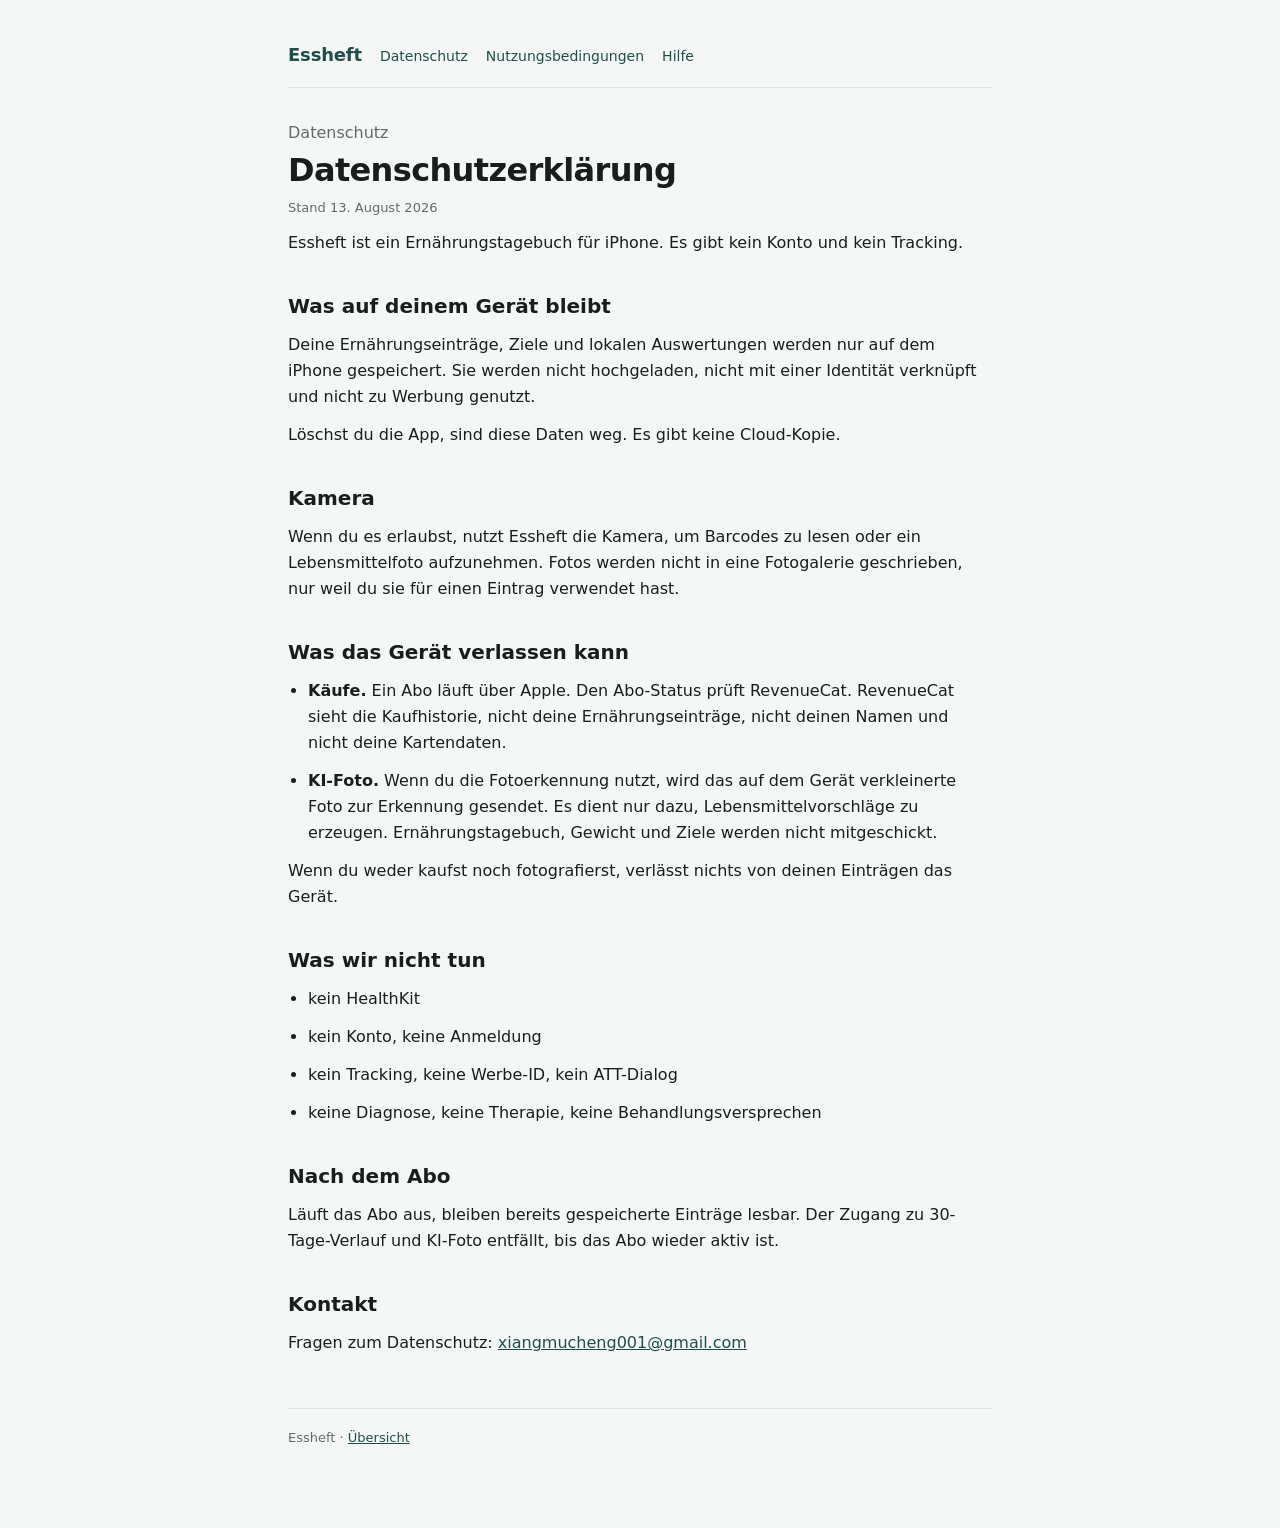
==== privacy.html @ 30c0cd2e "Essheft legal pages (de)" ====
<!doctype html>
<html lang="de">
<head>
<meta charset="utf-8">
<meta name="viewport" content="width=device-width, initial-scale=1">
<title>Datenschutz · Essheft</title>
<link rel="stylesheet" href="style.css">
</head>
<body>
<div class="wrap">
<nav>
  <a href="index.html" class="brand">Essheft</a>
  <a href="privacy.html">Datenschutz</a>
  <a href="terms.html">Nutzungsbedingungen</a>
  <a href="support.html">Hilfe</a>
</nav>
<p class="lede">Datenschutz</p>
<h1>Datenschutzerklärung</h1>
<p class="updated">Stand 13. August 2026</p>
<p>Essheft ist ein Ernährungstagebuch für iPhone. Es gibt kein Konto und kein Tracking.</p>

<h2>Was auf deinem Gerät bleibt</h2>
<p>Deine Ernährungseinträge, Ziele und lokalen Auswertungen werden nur auf dem iPhone gespeichert. Sie werden nicht hochgeladen, nicht mit einer Identität verknüpft und nicht zu Werbung genutzt.</p>
<p>Löschst du die App, sind diese Daten weg. Es gibt keine Cloud-Kopie.</p>

<h2>Kamera</h2>
<p>Wenn du es erlaubst, nutzt Essheft die Kamera, um Barcodes zu lesen oder ein Lebensmittelfoto aufzunehmen. Fotos werden nicht in eine Fotogalerie geschrieben, nur weil du sie für einen Eintrag verwendet hast.</p>

<h2>Was das Gerät verlassen kann</h2>
<ul>
  <li><strong>Käufe.</strong> Ein Abo läuft über Apple. Den Abo-Status prüft RevenueCat. RevenueCat sieht die Kaufhistorie, nicht deine Ernährungseinträge, nicht deinen Namen und nicht deine Kartendaten.</li>
  <li><strong>KI-Foto.</strong> Wenn du die Fotoerkennung nutzt, wird das auf dem Gerät verkleinerte Foto zur Erkennung gesendet. Es dient nur dazu, Lebensmittelvorschläge zu erzeugen. Ernährungstagebuch, Gewicht und Ziele werden nicht mitgeschickt.</li>
</ul>
<p>Wenn du weder kaufst noch fotografierst, verlässt nichts von deinen Einträgen das Gerät.</p>

<h2>Was wir nicht tun</h2>
<ul>
  <li>kein HealthKit</li>
  <li>kein Konto, keine Anmeldung</li>
  <li>kein Tracking, keine Werbe-ID, kein ATT-Dialog</li>
  <li>keine Diagnose, keine Therapie, keine Behandlungsversprechen</li>
</ul>

<h2>Nach dem Abo</h2>
<p>Läuft das Abo aus, bleiben bereits gespeicherte Einträge lesbar. Der Zugang zu 30-Tage-Verlauf und KI-Foto entfällt, bis das Abo wieder aktiv ist.</p>

<h2>Kontakt</h2>
<p>Fragen zum Datenschutz: <a href="mailto:xiangmucheng001@gmail.com">xiangmucheng001@gmail.com</a></p>
<footer>Essheft · <a href="index.html">Übersicht</a></footer>
</div>
</body>
</html>
---- style.css ----
:root{--bg:#F4F7F6;--surface:#FFFFFF;--ink:#1A1D1C;--muted:#616C69;--accent:#1F4E4A;--line:#DCE4E2}
@media (prefers-color-scheme:dark){:root{--bg:#121615;--surface:#1A1F1E;--ink:#F4F7F6;--muted:#A3AEA9;--accent:#8FB5B0;--line:#2A3331}}
*{box-sizing:border-box;margin:0;padding:0}
body{background:var(--bg);color:var(--ink);font-family:-apple-system,BlinkMacSystemFont,"Segoe UI",system-ui,sans-serif;line-height:1.62;padding:40px 20px 80px;-webkit-font-smoothing:antialiased}
.wrap{max-width:44rem;margin:0 auto}
nav{display:flex;gap:18px;align-items:baseline;flex-wrap:wrap;padding-bottom:18px;border-bottom:1px solid var(--line);margin-bottom:32px}
nav .brand{font-weight:700;font-size:18px;letter-spacing:-.01em}
nav a{color:var(--accent);text-decoration:none;font-size:14px;font-weight:500}
nav a:hover{text-decoration:underline}
h1{font-size:32px;font-weight:700;letter-spacing:-.02em;line-height:1.15;margin-bottom:8px}
h2{font-size:20px;font-weight:600;margin:34px 0 10px}
p,li{font-size:16px;margin-bottom:12px}
ul{padding-left:20px}
.lede{color:var(--muted);font-size:16px;margin-bottom:6px}
.updated{color:var(--muted);font-size:13px;margin-top:2px}
.card{background:var(--surface);border:1px solid var(--line);border-radius:12px;padding:18px 20px;margin:20px 0}
.card p:last-child,.card li:last-child{margin-bottom:0}
a{color:var(--accent)}
footer{margin-top:52px;padding-top:18px;border-top:1px solid var(--line);color:var(--muted);font-size:13px}
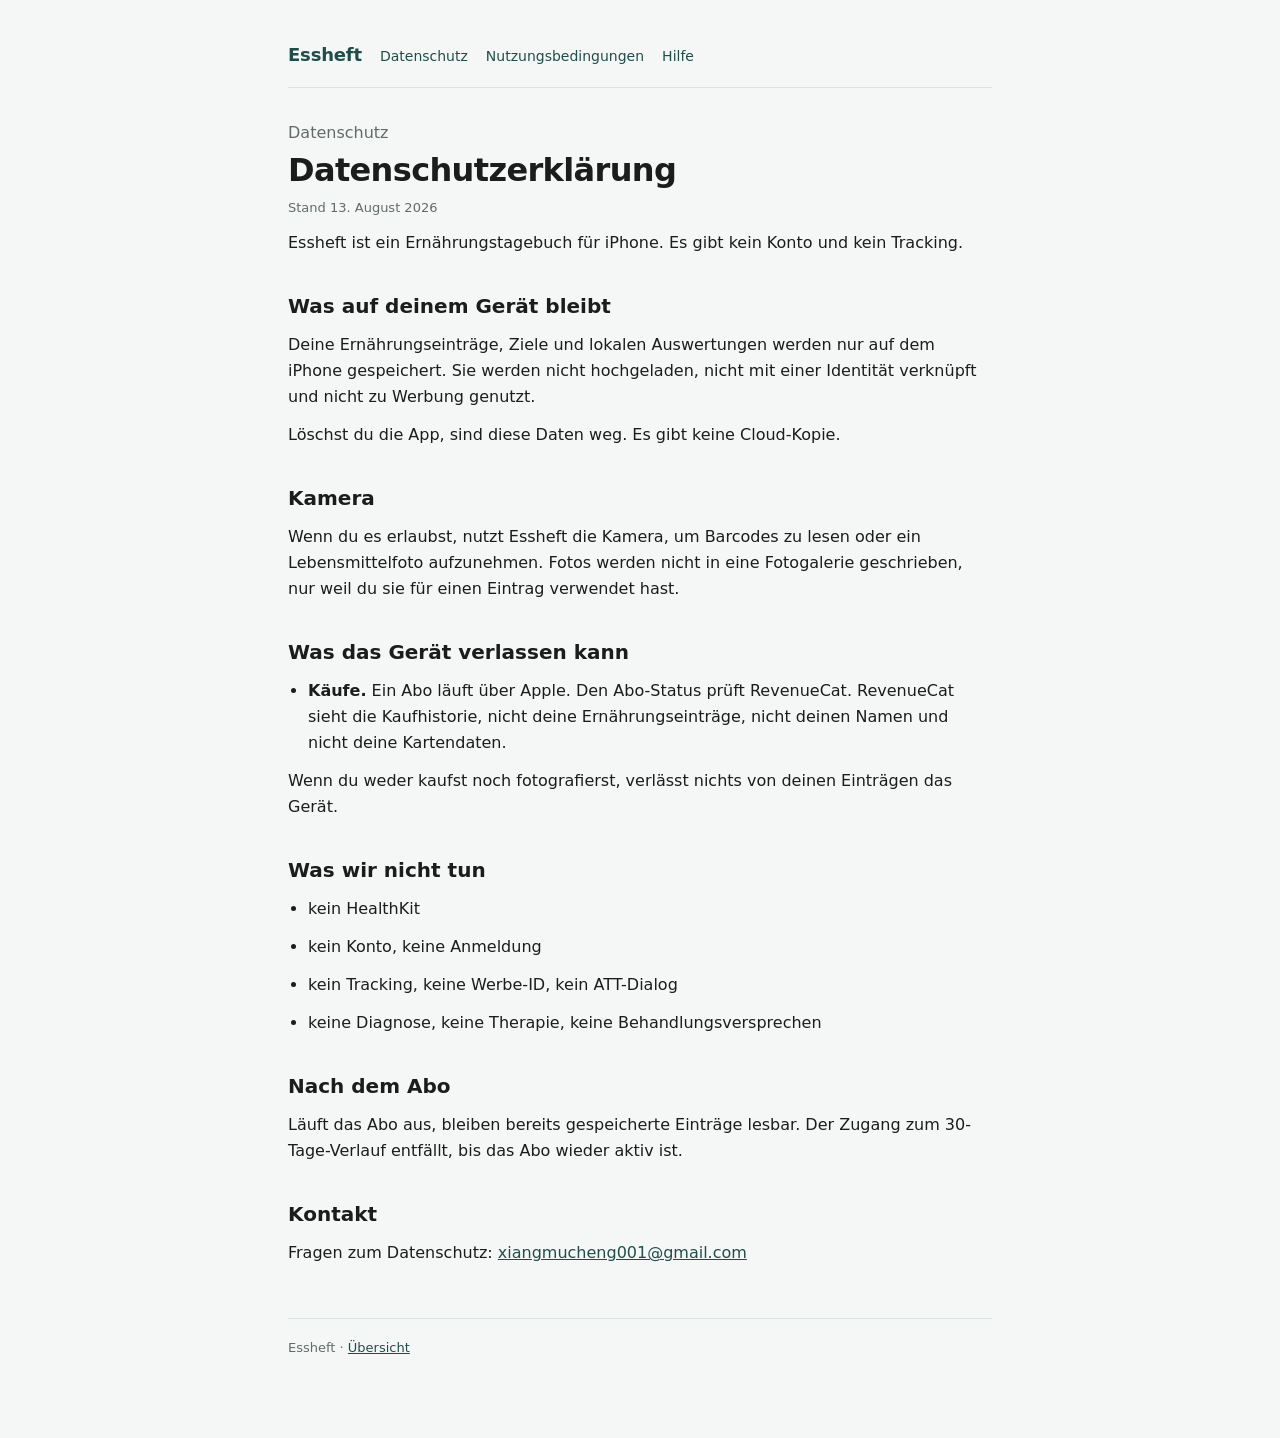
==== commit 743f8011: "privacy: KI-Foto entfernt — die Funktion ist in v1 deaktiviert Die Seite behauptete, Fotos würden zu" ====
--- a/privacy.html
+++ b/privacy.html
@@ -29,7 +29,6 @@
 <h2>Was das Gerät verlassen kann</h2>
 <ul>
   <li><strong>Käufe.</strong> Ein Abo läuft über Apple. Den Abo-Status prüft RevenueCat. RevenueCat sieht die Kaufhistorie, nicht deine Ernährungseinträge, nicht deinen Namen und nicht deine Kartendaten.</li>
-  <li><strong>KI-Foto.</strong> Wenn du die Fotoerkennung nutzt, wird das auf dem Gerät verkleinerte Foto zur Erkennung gesendet. Es dient nur dazu, Lebensmittelvorschläge zu erzeugen. Ernährungstagebuch, Gewicht und Ziele werden nicht mitgeschickt.</li>
 </ul>
 <p>Wenn du weder kaufst noch fotografierst, verlässt nichts von deinen Einträgen das Gerät.</p>
 
@@ -42,7 +41,7 @@
 </ul>
 
 <h2>Nach dem Abo</h2>
-<p>Läuft das Abo aus, bleiben bereits gespeicherte Einträge lesbar. Der Zugang zu 30-Tage-Verlauf und KI-Foto entfällt, bis das Abo wieder aktiv ist.</p>
+<p>Läuft das Abo aus, bleiben bereits gespeicherte Einträge lesbar. Der Zugang zum 30-Tage-Verlauf entfällt, bis das Abo wieder aktiv ist.</p>
 
 <h2>Kontakt</h2>
 <p>Fragen zum Datenschutz: <a href="mailto:xiangmucheng001@gmail.com">xiangmucheng001@gmail.com</a></p>
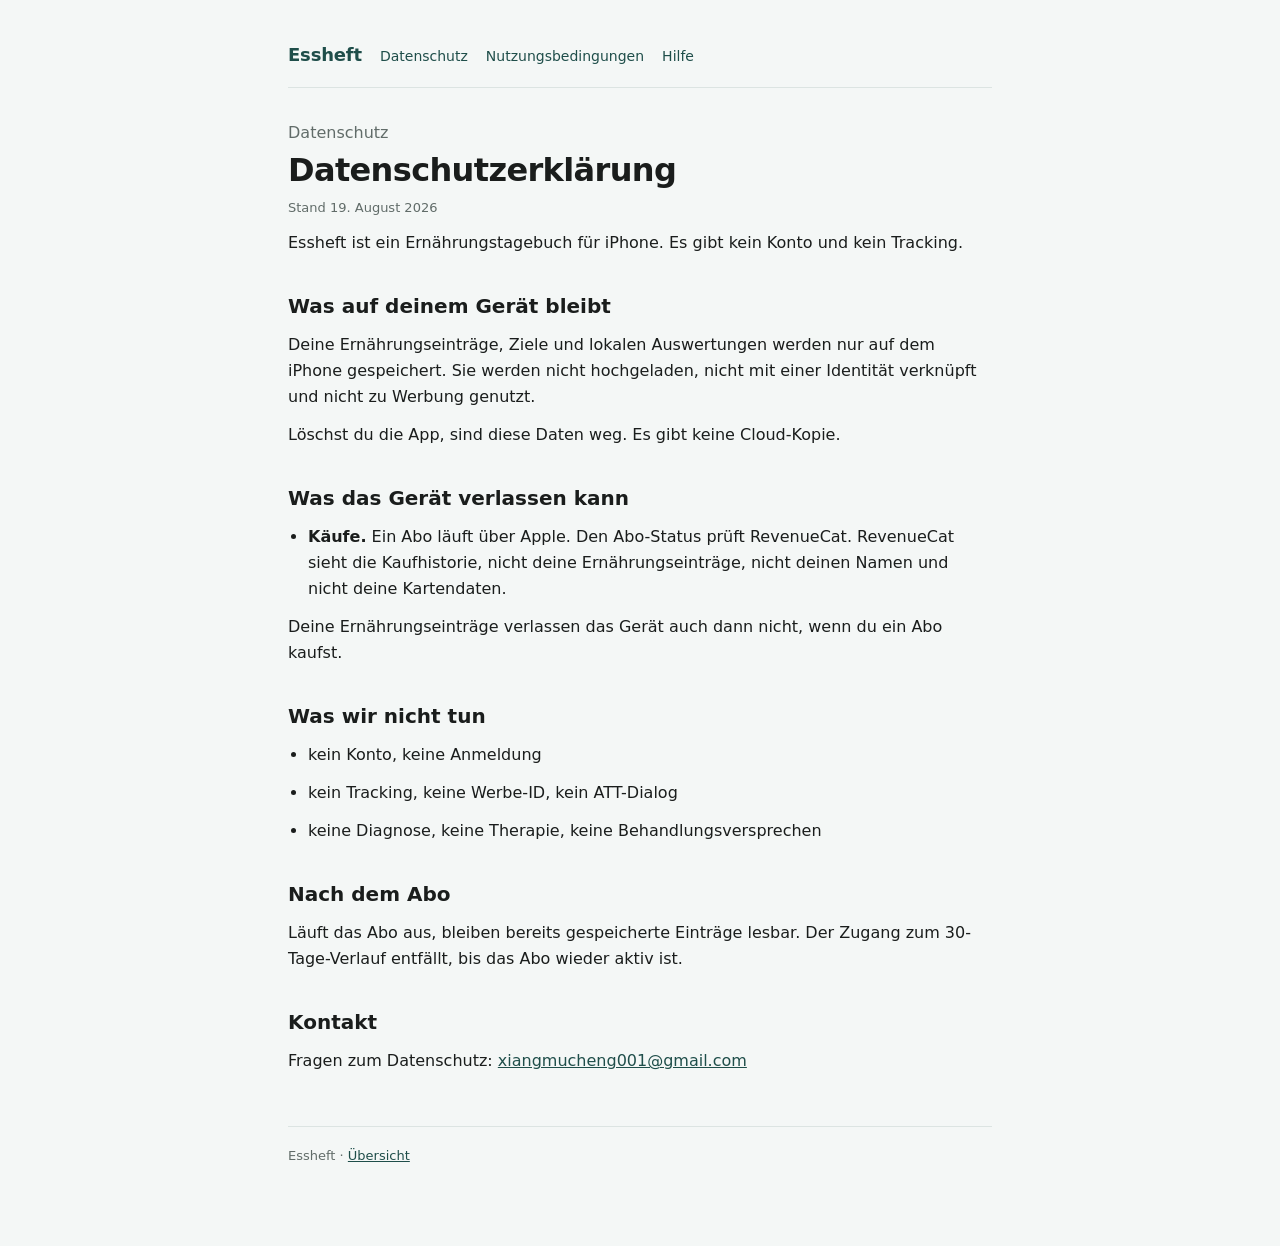
==== commit 3515b84a: "legal: align pages with v1 frozen scope" ====
--- a/privacy.html
+++ b/privacy.html
@@ -16,25 +16,21 @@
 </nav>
 <p class="lede">Datenschutz</p>
 <h1>Datenschutzerklärung</h1>
-<p class="updated">Stand 13. August 2026</p>
+<p class="updated">Stand 19. August 2026</p>
 <p>Essheft ist ein Ernährungstagebuch für iPhone. Es gibt kein Konto und kein Tracking.</p>
 
 <h2>Was auf deinem Gerät bleibt</h2>
 <p>Deine Ernährungseinträge, Ziele und lokalen Auswertungen werden nur auf dem iPhone gespeichert. Sie werden nicht hochgeladen, nicht mit einer Identität verknüpft und nicht zu Werbung genutzt.</p>
 <p>Löschst du die App, sind diese Daten weg. Es gibt keine Cloud-Kopie.</p>
 
-<h2>Kamera</h2>
-<p>Wenn du es erlaubst, nutzt Essheft die Kamera, um Barcodes zu lesen oder ein Lebensmittelfoto aufzunehmen. Fotos werden nicht in eine Fotogalerie geschrieben, nur weil du sie für einen Eintrag verwendet hast.</p>
-
 <h2>Was das Gerät verlassen kann</h2>
 <ul>
   <li><strong>Käufe.</strong> Ein Abo läuft über Apple. Den Abo-Status prüft RevenueCat. RevenueCat sieht die Kaufhistorie, nicht deine Ernährungseinträge, nicht deinen Namen und nicht deine Kartendaten.</li>
 </ul>
-<p>Wenn du weder kaufst noch fotografierst, verlässt nichts von deinen Einträgen das Gerät.</p>
+<p>Deine Ernährungseinträge verlassen das Gerät auch dann nicht, wenn du ein Abo kaufst.</p>
 
 <h2>Was wir nicht tun</h2>
 <ul>
-  <li>kein HealthKit</li>
   <li>kein Konto, keine Anmeldung</li>
   <li>kein Tracking, keine Werbe-ID, kein ATT-Dialog</li>
   <li>keine Diagnose, keine Therapie, keine Behandlungsversprechen</li>
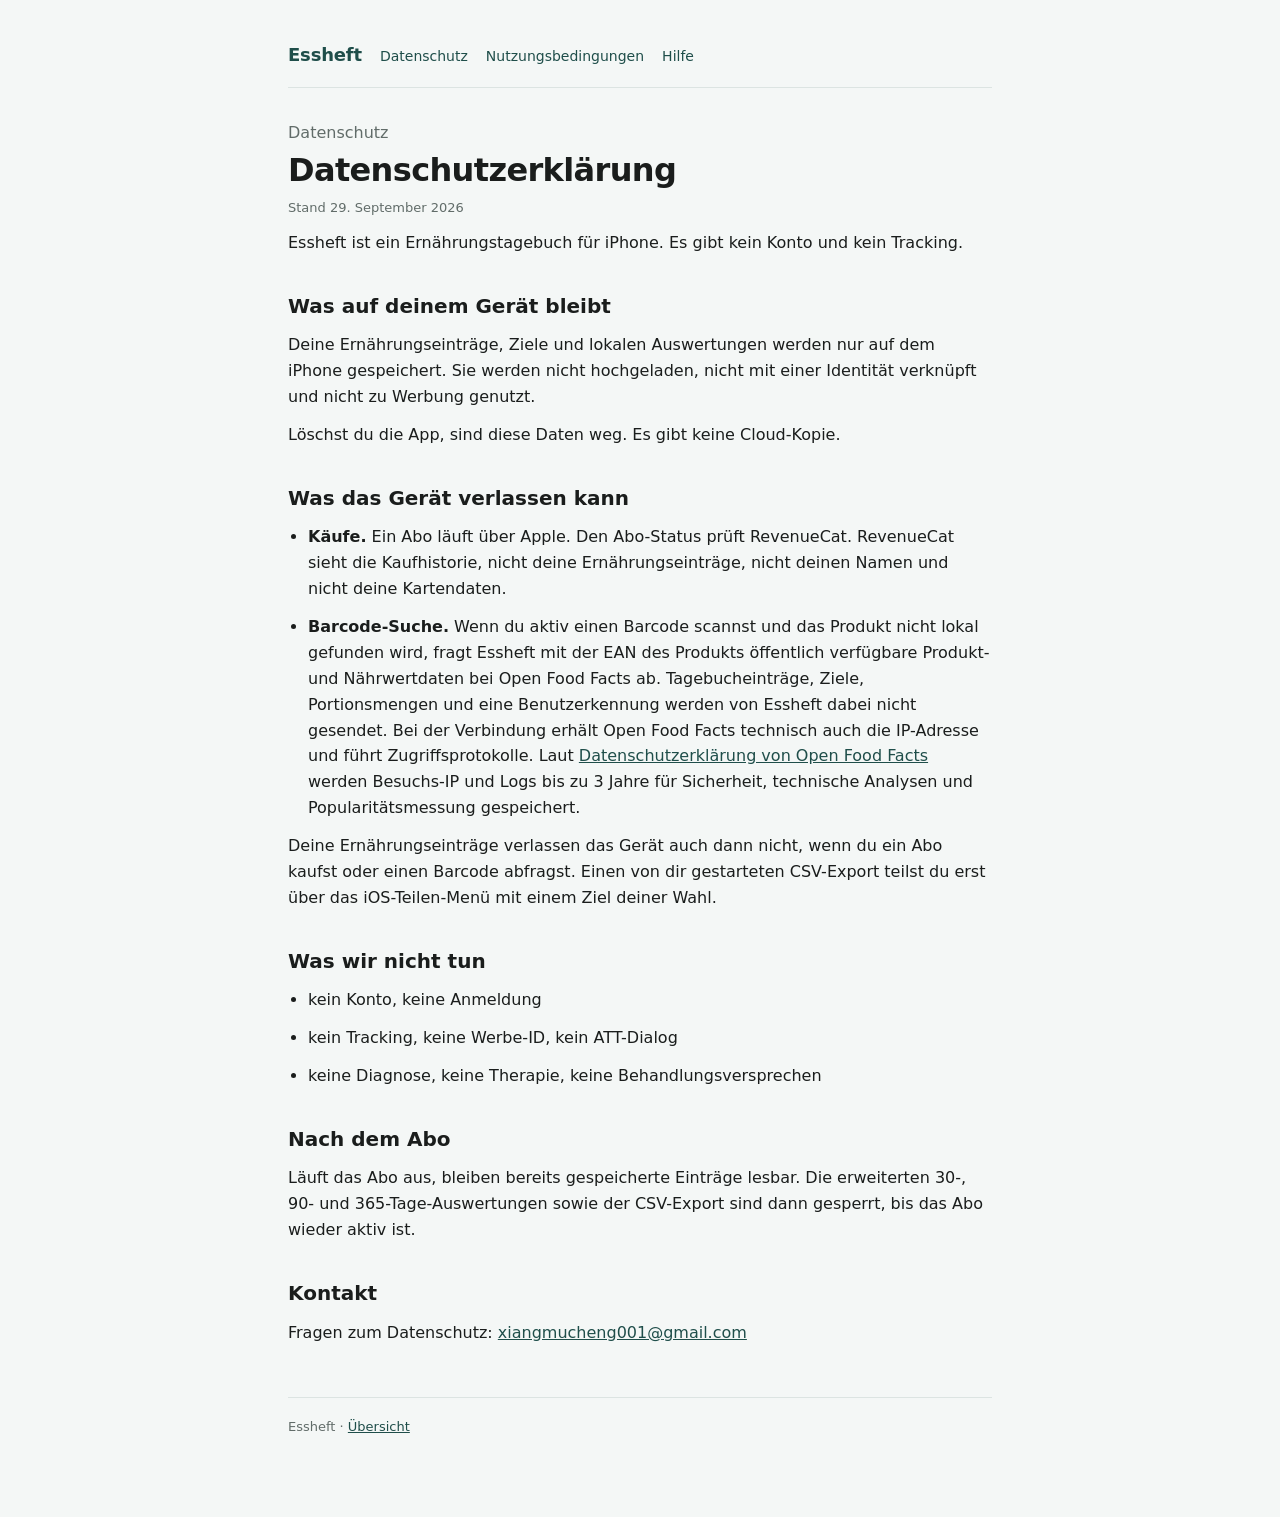
==== commit a75e98bc: "Update legal pages for barcode and Plus expansion" ====
--- a/privacy.html
+++ b/privacy.html
@@ -16,7 +16,7 @@
 </nav>
 <p class="lede">Datenschutz</p>
 <h1>Datenschutzerklärung</h1>
-<p class="updated">Stand 19. August 2026</p>
+<p class="updated">Stand 29. September 2026</p>
 <p>Essheft ist ein Ernährungstagebuch für iPhone. Es gibt kein Konto und kein Tracking.</p>
 
 <h2>Was auf deinem Gerät bleibt</h2>
@@ -26,8 +26,9 @@
 <h2>Was das Gerät verlassen kann</h2>
 <ul>
   <li><strong>Käufe.</strong> Ein Abo läuft über Apple. Den Abo-Status prüft RevenueCat. RevenueCat sieht die Kaufhistorie, nicht deine Ernährungseinträge, nicht deinen Namen und nicht deine Kartendaten.</li>
+  <li><strong>Barcode-Suche.</strong> Wenn du aktiv einen Barcode scannst und das Produkt nicht lokal gefunden wird, fragt Essheft mit der EAN des Produkts öffentlich verfügbare Produkt- und Nährwertdaten bei Open Food Facts ab. Tagebucheinträge, Ziele, Portionsmengen und eine Benutzerkennung werden von Essheft dabei nicht gesendet. Bei der Verbindung erhält Open Food Facts technisch auch die IP-Adresse und führt Zugriffsprotokolle. Laut <a href="https://world.openfoodfacts.org/privacy">Datenschutzerklärung von Open Food Facts</a> werden Besuchs-IP und Logs bis zu 3 Jahre für Sicherheit, technische Analysen und Popularitätsmessung gespeichert.</li>
 </ul>
-<p>Deine Ernährungseinträge verlassen das Gerät auch dann nicht, wenn du ein Abo kaufst.</p>
+<p>Deine Ernährungseinträge verlassen das Gerät auch dann nicht, wenn du ein Abo kaufst oder einen Barcode abfragst. Einen von dir gestarteten CSV-Export teilst du erst über das iOS-Teilen-Menü mit einem Ziel deiner Wahl.</p>
 
 <h2>Was wir nicht tun</h2>
 <ul>
@@ -37,7 +38,7 @@
 </ul>
 
 <h2>Nach dem Abo</h2>
-<p>Läuft das Abo aus, bleiben bereits gespeicherte Einträge lesbar. Der Zugang zum 30-Tage-Verlauf entfällt, bis das Abo wieder aktiv ist.</p>
+<p>Läuft das Abo aus, bleiben bereits gespeicherte Einträge lesbar. Die erweiterten 30-, 90- und 365-Tage-Auswertungen sowie der CSV-Export sind dann gesperrt, bis das Abo wieder aktiv ist.</p>
 
 <h2>Kontakt</h2>
 <p>Fragen zum Datenschutz: <a href="mailto:xiangmucheng001@gmail.com">xiangmucheng001@gmail.com</a></p>
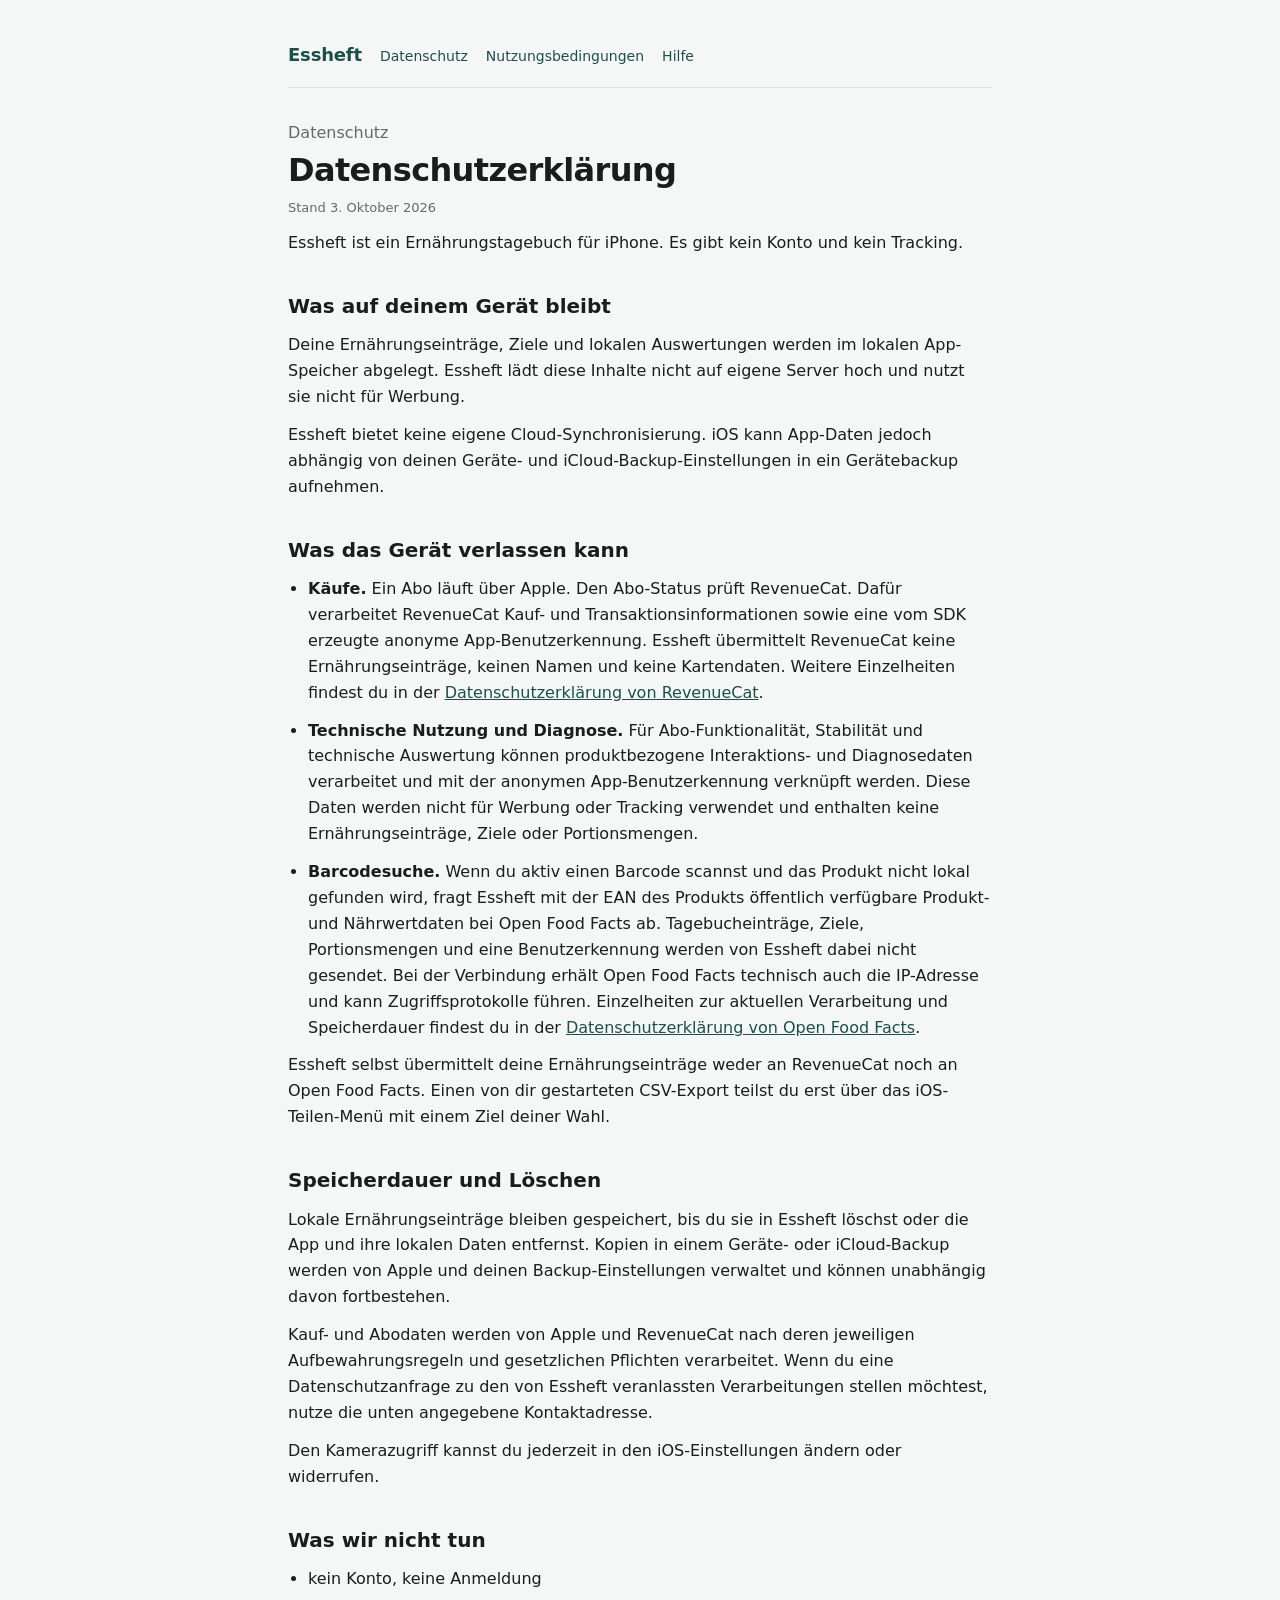
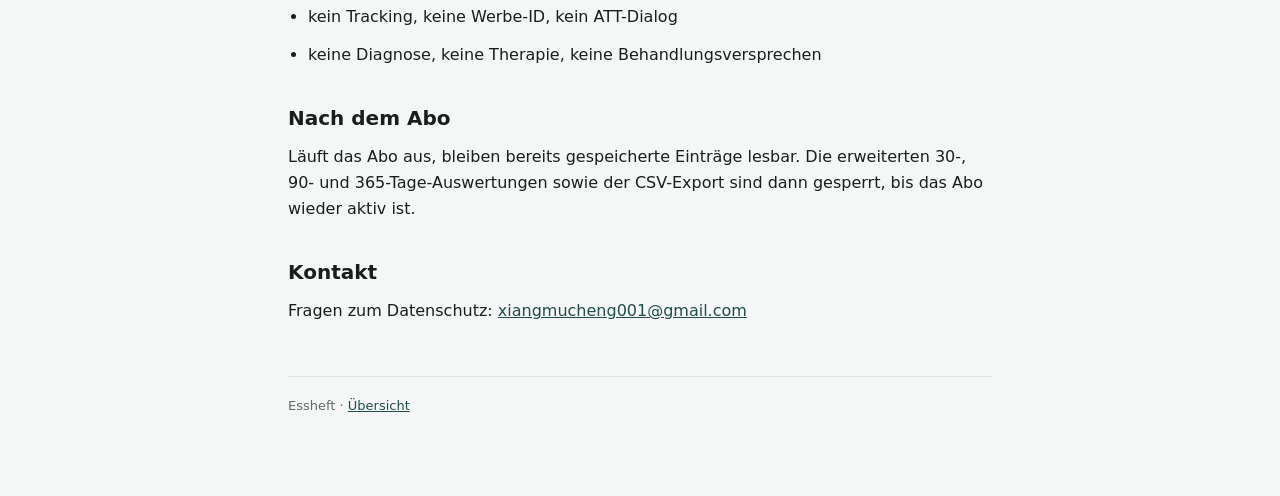
==== commit 94087178: "Update Essheft legal copy for Build 14" ====
--- a/privacy.html
+++ b/privacy.html
@@ -16,19 +16,25 @@
 </nav>
 <p class="lede">Datenschutz</p>
 <h1>Datenschutzerklärung</h1>
-<p class="updated">Stand 29. September 2026</p>
+<p class="updated">Stand 3. Oktober 2026</p>
 <p>Essheft ist ein Ernährungstagebuch für iPhone. Es gibt kein Konto und kein Tracking.</p>
 
 <h2>Was auf deinem Gerät bleibt</h2>
-<p>Deine Ernährungseinträge, Ziele und lokalen Auswertungen werden nur auf dem iPhone gespeichert. Sie werden nicht hochgeladen, nicht mit einer Identität verknüpft und nicht zu Werbung genutzt.</p>
-<p>Löschst du die App, sind diese Daten weg. Es gibt keine Cloud-Kopie.</p>
+<p>Deine Ernährungseinträge, Ziele und lokalen Auswertungen werden im lokalen App-Speicher abgelegt. Essheft lädt diese Inhalte nicht auf eigene Server hoch und nutzt sie nicht für Werbung.</p>
+<p>Essheft bietet keine eigene Cloud-Synchronisierung. iOS kann App-Daten jedoch abhängig von deinen Geräte- und iCloud-Backup-Einstellungen in ein Gerätebackup aufnehmen.</p>
 
 <h2>Was das Gerät verlassen kann</h2>
 <ul>
-  <li><strong>Käufe.</strong> Ein Abo läuft über Apple. Den Abo-Status prüft RevenueCat. RevenueCat sieht die Kaufhistorie, nicht deine Ernährungseinträge, nicht deinen Namen und nicht deine Kartendaten.</li>
-  <li><strong>Barcode-Suche.</strong> Wenn du aktiv einen Barcode scannst und das Produkt nicht lokal gefunden wird, fragt Essheft mit der EAN des Produkts öffentlich verfügbare Produkt- und Nährwertdaten bei Open Food Facts ab. Tagebucheinträge, Ziele, Portionsmengen und eine Benutzerkennung werden von Essheft dabei nicht gesendet. Bei der Verbindung erhält Open Food Facts technisch auch die IP-Adresse und führt Zugriffsprotokolle. Laut <a href="https://world.openfoodfacts.org/privacy">Datenschutzerklärung von Open Food Facts</a> werden Besuchs-IP und Logs bis zu 3 Jahre für Sicherheit, technische Analysen und Popularitätsmessung gespeichert.</li>
+  <li><strong>Käufe.</strong> Ein Abo läuft über Apple. Den Abo-Status prüft RevenueCat. Dafür verarbeitet RevenueCat Kauf- und Transaktionsinformationen sowie eine vom SDK erzeugte anonyme App-Benutzerkennung. Essheft übermittelt RevenueCat keine Ernährungseinträge, keinen Namen und keine Kartendaten. Weitere Einzelheiten findest du in der <a href="https://www.revenuecat.com/privacy">Datenschutzerklärung von RevenueCat</a>.</li>
+  <li><strong>Technische Nutzung und Diagnose.</strong> Für Abo-Funktionalität, Stabilität und technische Auswertung können produktbezogene Interaktions- und Diagnosedaten verarbeitet und mit der anonymen App-Benutzerkennung verknüpft werden. Diese Daten werden nicht für Werbung oder Tracking verwendet und enthalten keine Ernährungseinträge, Ziele oder Portionsmengen.</li>
+  <li><strong>Barcodesuche.</strong> Wenn du aktiv einen Barcode scannst und das Produkt nicht lokal gefunden wird, fragt Essheft mit der EAN des Produkts öffentlich verfügbare Produkt- und Nährwertdaten bei Open Food Facts ab. Tagebucheinträge, Ziele, Portionsmengen und eine Benutzerkennung werden von Essheft dabei nicht gesendet. Bei der Verbindung erhält Open Food Facts technisch auch die IP-Adresse und kann Zugriffsprotokolle führen. Einzelheiten zur aktuellen Verarbeitung und Speicherdauer findest du in der <a href="https://world.openfoodfacts.org/privacy">Datenschutzerklärung von Open Food Facts</a>.</li>
 </ul>
-<p>Deine Ernährungseinträge verlassen das Gerät auch dann nicht, wenn du ein Abo kaufst oder einen Barcode abfragst. Einen von dir gestarteten CSV-Export teilst du erst über das iOS-Teilen-Menü mit einem Ziel deiner Wahl.</p>
+<p>Essheft selbst übermittelt deine Ernährungseinträge weder an RevenueCat noch an Open Food Facts. Einen von dir gestarteten CSV-Export teilst du erst über das iOS-Teilen-Menü mit einem Ziel deiner Wahl.</p>
+
+<h2>Speicherdauer und Löschen</h2>
+<p>Lokale Ernährungseinträge bleiben gespeichert, bis du sie in Essheft löschst oder die App und ihre lokalen Daten entfernst. Kopien in einem Geräte- oder iCloud-Backup werden von Apple und deinen Backup-Einstellungen verwaltet und können unabhängig davon fortbestehen.</p>
+<p>Kauf- und Abodaten werden von Apple und RevenueCat nach deren jeweiligen Aufbewahrungsregeln und gesetzlichen Pflichten verarbeitet. Wenn du eine Datenschutzanfrage zu den von Essheft veranlassten Verarbeitungen stellen möchtest, nutze die unten angegebene Kontaktadresse.</p>
+<p>Den Kamerazugriff kannst du jederzeit in den iOS-Einstellungen ändern oder widerrufen.</p>
 
 <h2>Was wir nicht tun</h2>
 <ul>
